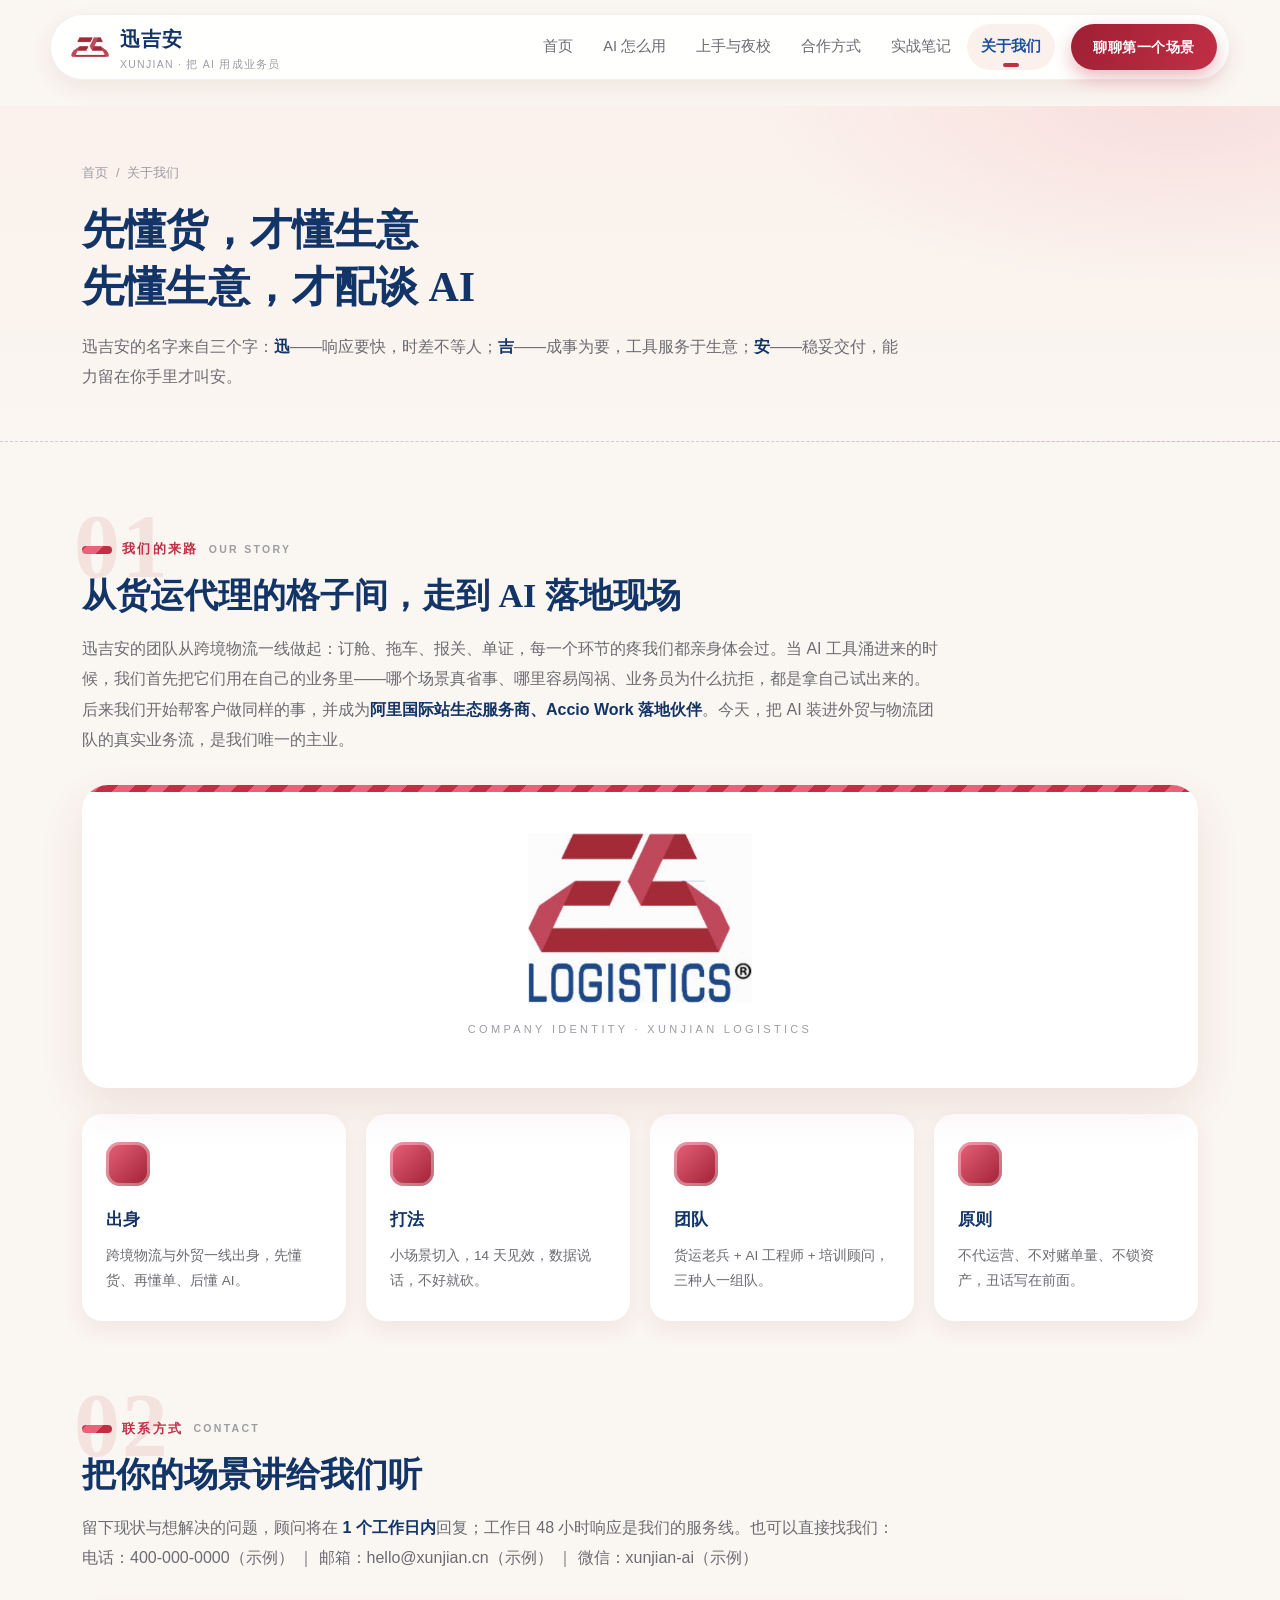
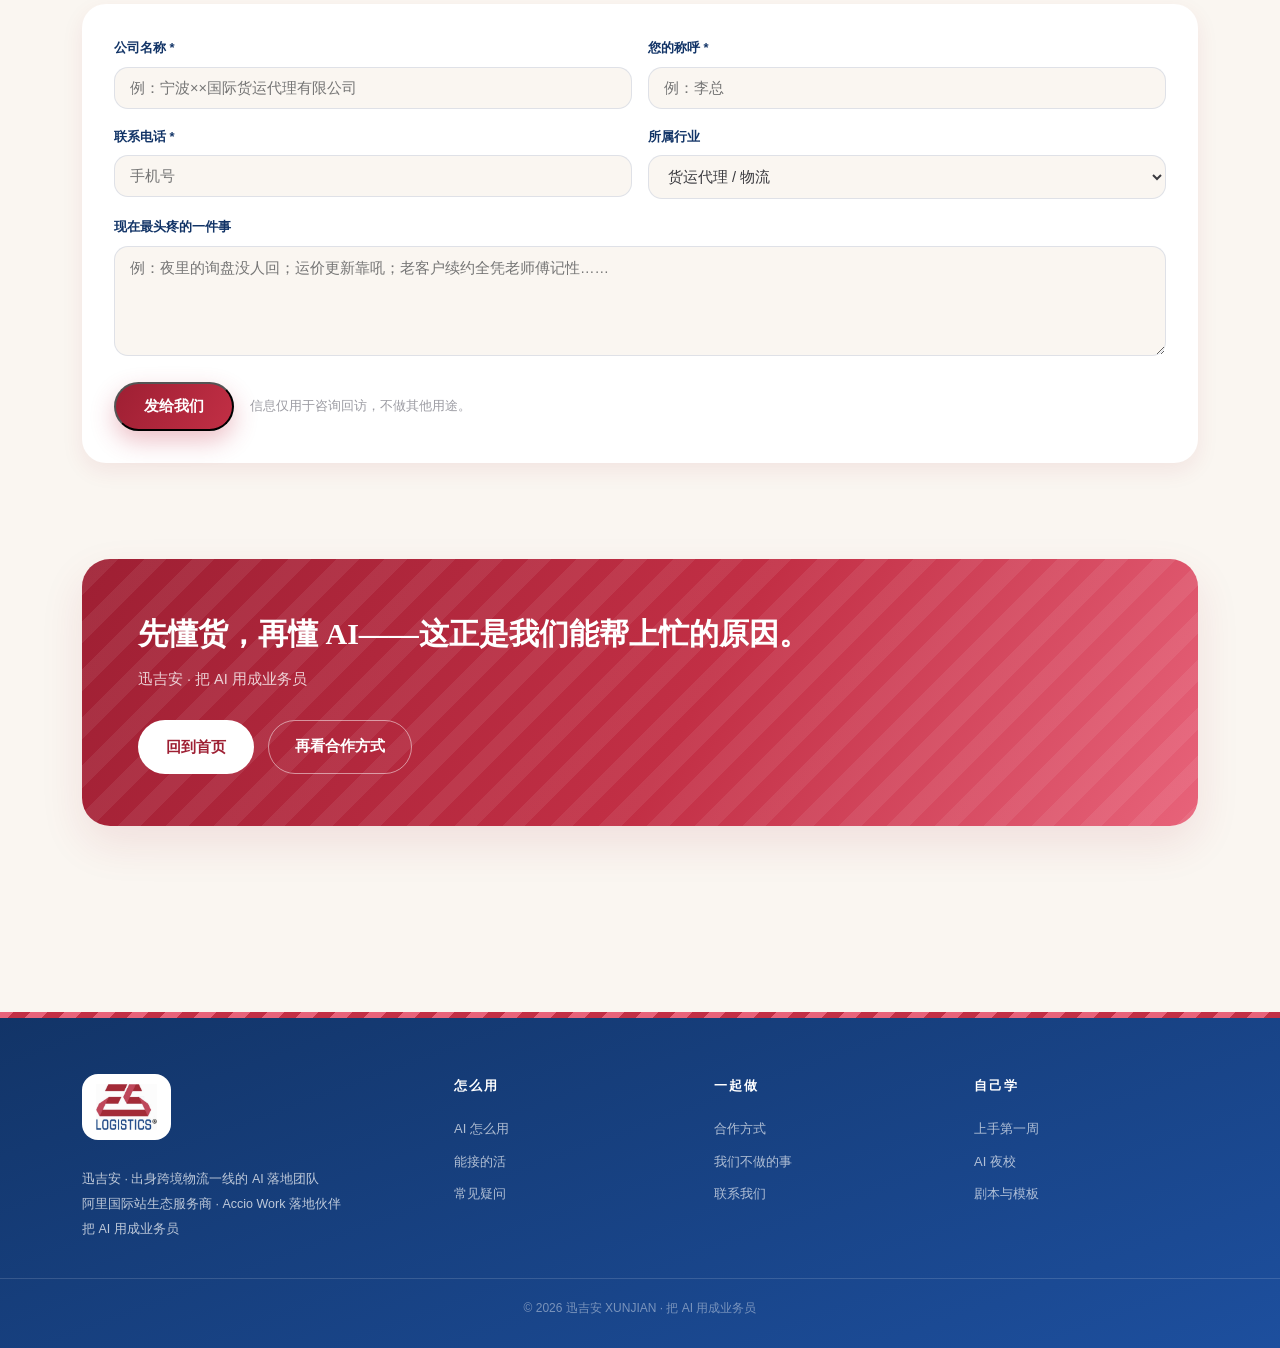
==== about/index.html @ 0acbde60 "xunjian website init" ====
<!DOCTYPE html>
<html lang="zh-CN">
<head>
<meta charset="UTF-8">
<meta name="viewport" content="width=device-width, initial-scale=1.0">
<title>关于我们 · 迅吉安 —— 物流出海 × AI 落地</title>
<meta name="description" content="迅吉安：出身跨境物流一线的 AI 落地团队。出身、打法、团队与原则，以及联系方式。">
<link rel="icon" href="../assets/mark.png">
<link rel="stylesheet" href="../assets/xja.css">
</head>
<body>
<header class="xj-top"><div class="xj-pill">
  <a class="xj-brand" href="../index.html"><img src="../assets/mark.png" alt="迅吉安"><span><span class="bn">迅吉安</span><span class="bs">XUNJIAN · 把 AI 用成业务员</span></span></a>
  <nav class="xj-nav">
    <a href="../index.html">首页</a>
    <a href="../product/index.html">AI 怎么用</a>
    <a href="../learn/index.html">上手与夜校</a>
    <a href="../service/index.html">合作方式</a>
    <a href="../insight/index.html">实战笔记</a>
    <a href="index.html" class="on">关于我们</a>
  </nav>
  <a class="xj-top-cta" href="#contact">聊聊第一个场景</a>
</div></header>

<div class="xj-page-hero"><div class="in">
  <div class="xj-crumb"><a href="../index.html">首页</a><span>/</span><span>关于我们</span></div>
  <h1>先懂货，才懂生意<br>先懂生意，才配谈 AI</h1>
  <p class="lede">迅吉安的名字来自三个字：<b>迅</b>——响应要快，时差不等人；<b>吉</b>——成事为要，工具服务于生意；<b>安</b>——稳妥交付，能力留在你手里才叫安。</p>
</div></div>

<div class="xj-main">

  <div class="xj-sec rv" data-num="01">
    <div class="xj-kick">我们的来路 <small>Our Story</small></div>
    <h2>从货运代理的格子间，走到 AI 落地现场</h2>
  </div>
  <p class="xj-p">迅吉安的团队从跨境物流一线做起：订舱、拖车、报关、单证，每一个环节的疼我们都亲身体会过。当 AI 工具涌进来的时候，我们首先把它们用在自己的业务里——哪个场景真省事、哪里容易闯祸、业务员为什么抗拒，都是拿自己试出来的。后来我们开始帮客户做同样的事，并成为<b>阿里国际站生态服务商、Accio Work 落地伙伴</b>。今天，把 AI 装进外贸与物流团队的真实业务流，是我们唯一的主业。</p>
  <div class="xj-showcase rv">
    <img src="../assets/logo.jpg" alt="迅吉安 XUNJIAN LOGISTICS 公司标志">
    <div class="cap">Company Identity · Xunjian Logistics</div>
  </div>
  <div class="xj-grid" style="margin-top:26px">
    <div class="xj-c rv"><div class="chip"></div><h4>出身</h4><p>跨境物流与外贸一线出身，先懂货、再懂单、后懂 AI。</p></div>
    <div class="xj-c rv"><div class="chip"></div><h4>打法</h4><p>小场景切入，14 天见效，数据说话，不好就砍。</p></div>
    <div class="xj-c rv"><div class="chip"></div><h4>团队</h4><p>货运老兵 + AI 工程师 + 培训顾问，三种人一组队。</p></div>
    <div class="xj-c rv"><div class="chip"></div><h4>原则</h4><p>不代运营、不对赌单量、不锁资产，丑话写在前面。</p></div>
  </div>

  <div class="xj-sec rv" data-num="02" id="contact">
    <div class="xj-kick">联系方式 <small>Contact</small></div>
    <h2>把你的场景讲给我们听</h2>
  </div>
  <p class="xj-p">留下现状与想解决的问题，顾问将在 <b>1 个工作日内</b>回复；工作日 48 小时响应是我们的服务线。也可以直接找我们：<br>
  <!-- TODO: 替换为真实联系方式 -->
  电话：400-000-0000（示例） ｜ 邮箱：hello@xunjian.cn（示例） ｜ 微信：xunjian-ai（示例）</p>
  <form class="xj-form rv" onsubmit="event.preventDefault();alert('演示站点：表单未接入后端。接入后可发送到企业邮箱或 CRM。');">
    <div><label for="f-company">公司名称 *</label><input id="f-company" required placeholder="例：宁波××国际货运代理有限公司"></div>
    <div><label for="f-name">您的称呼 *</label><input id="f-name" required placeholder="例：李总"></div>
    <div><label for="f-phone">联系电话 *</label><input id="f-phone" required type="tel" placeholder="手机号"></div>
    <div><label for="f-trade">所属行业</label><select id="f-trade"><option>货运代理 / 物流</option><option>外贸工厂</option><option>贸易公司</option><option>其他出海业务</option></select></div>
    <div class="full"><label for="f-need">现在最头疼的一件事</label><textarea id="f-need" placeholder="例：夜里的询盘没人回；运价更新靠吼；老客户续约全凭老师傅记性……"></textarea></div>
    <div class="send"><button class="xj-btn xj-btn-p" type="submit">发给我们</button><span class="tip">信息仅用于咨询回访，不做其他用途。</span></div>
  </form>

  <div class="xj-band rv"><div class="xj-band-in">
    <h3>先懂货，再懂 AI——这正是我们能帮上忙的原因。</h3>
    <p>迅吉安 · 把 AI 用成业务员</p>
    <div class="acts"><a class="xj-btn xj-btn-p" href="../index.html">回到首页</a><a class="xj-btn xj-btn-g" href="../service/index.html#ways">再看合作方式</a></div>
  </div></div>
</div>

<footer class="xj-footer"><div class="xj-footer-in">
  <div class="fb"><span class="chip"><img src="../assets/logo.jpg" alt="迅吉安"></span><p>迅吉安 · 出身跨境物流一线的 AI 落地团队<br>阿里国际站生态服务商 · Accio Work 落地伙伴<br>把 AI 用成业务员</p></div>
  <div><h6>怎么用</h6><a href="../product/index.html">AI 怎么用</a><a href="../product/index.html#jobs">能接的活</a><a href="../product/index.html#faq">常见疑问</a></div>
  <div><h6>一起做</h6><a href="../service/index.html">合作方式</a><a href="../service/index.html#rules">我们不做的事</a><a href="index.html#contact">联系我们</a></div>
  <div><h6>自己学</h6><a href="../learn/index.html">上手第一周</a><a href="../learn/index.html#night">AI 夜校</a><a href="../learn/index.html#lib">剧本与模板</a></div>
</div>
<div class="copy">© <span data-year>2026</span> 迅吉安 XUNJIAN · 把 AI 用成业务员</div>
</footer>
<script src="../assets/xja.js"></script>
</body>
</html>
---- assets/xja.css ----
/* ==========================================================================
   迅吉安 XUNJIAN · 官网视觉系统 v2 —— 「绛绸」暖调编辑风
   品牌：绛红绸带 × 宝蓝墨色 × 暖象牙纸底（源自公司 Logo 配色）
   与旧版/参考站彻底区分：胶囊悬浮导航 / 衬线大标题 / 斜纹绸带符号 /
   暖投影卡片 / 垂直时间线 / 编辑风索引列表
   ========================================================================== */

:root{
  --red:#C22F45; --red-d:#9E1F33; --red-l:#E8637A;
  --blue:#1D4F9E; --blue-d:#123467; --blue-l:#3E6FB8;
  --bg:#FAF6F1; --surface:#FFFFFF; --sand:#F2E9DF; --cream:#FBF1EC;
  --ink:#3A3A3F; --ink2:#6B6B72; --ink3:#9C9CA3;
  --line:rgba(29,79,158,.12); --dash:rgba(29,79,158,.22);
  --sh:0 18px 44px rgba(158,31,51,.10);
  --sh-s:0 8px 22px rgba(158,31,51,.08);
  --rib:repeating-linear-gradient(-45deg,var(--red) 0 12px,var(--red-l) 12px 24px);
  --f-serif:"Noto Serif SC","Songti SC","STSong","SimSun",serif;
  --f-cn:"PingFang SC","Noto Sans SC","Microsoft YaHei",sans-serif;
  --f-en:"Avenir Next","Helvetica Neue",Arial,sans-serif;
  --w:1180px; --top:106px;
}

*{box-sizing:border-box;margin:0;padding:0}
html{-webkit-text-size-adjust:100%;scroll-behavior:smooth;overflow-x:hidden}
body{
  font-family:var(--f-cn);color:var(--ink);background:var(--bg);
  font-size:16px;line-height:1.9;padding-top:var(--top);overflow-x:hidden;
}
img{display:block;max-width:100%}
a{color:var(--red);text-decoration:none;transition:.18s}
a:hover{color:var(--red-d)}
::selection{background:rgba(194,47,69,.22)}

/* 滚动浮现 */
.rv{opacity:0;transform:translateY(16px);transition:opacity .55s ease,transform .55s ease}
.rv.in{opacity:1;transform:none}
@media (prefers-reduced-motion:reduce){.rv{opacity:1;transform:none;transition:none}}

/* ============================ 胶囊悬浮导航 ============================ */
.xj-top{position:fixed;top:14px;left:0;right:0;z-index:900;padding:0 18px}
.xj-pill{
  max-width:var(--w);margin:0 auto;height:66px;padding:0 12px 0 20px;
  display:flex;align-items:center;gap:16px;
  background:rgba(255,255,255,.92);backdrop-filter:blur(14px);
  border:1px solid rgba(29,79,158,.08);border-radius:999px;
  box-shadow:var(--sh-s);
}
.xj-brand{display:flex;align-items:center;gap:11px;flex:0 0 auto}
.xj-brand img{height:38px;width:auto;border-radius:9px}
.xj-brand .bn{font-family:var(--f-serif);font-weight:700;font-size:20px;color:var(--blue-d);letter-spacing:.06em;white-space:nowrap}
.xj-brand .bs{font-size:10.5px;letter-spacing:.12em;color:var(--ink3);white-space:nowrap;display:block;margin-top:-3px}
.xj-nav{margin-left:auto;display:flex;align-items:center;gap:2px;overflow-x:auto;scrollbar-width:none}
.xj-nav::-webkit-scrollbar{display:none}
.xj-nav a{
  font-size:14.5px;font-weight:500;color:var(--ink2);padding:9px 14px;
  border-radius:999px;white-space:nowrap;position:relative;
}
.xj-nav a:hover{color:var(--blue);background:var(--cream)}
.xj-nav a.on{color:var(--blue);font-weight:700;background:var(--cream)}
.xj-nav a.on::after{
  content:'';position:absolute;left:50%;transform:translateX(-50%);bottom:3px;
  width:16px;height:4px;border-radius:2px;background:var(--red);
}
.xj-top-cta{
  flex:0 0 auto;padding:10px 22px;border-radius:999px;
  background:linear-gradient(120deg,var(--red-d),var(--red));color:#fff;
  font-size:14px;font-weight:600;letter-spacing:.04em;box-shadow:0 8px 18px rgba(194,47,69,.32);
}
.xj-top-cta:hover{color:#fff;transform:translateY(-1px);box-shadow:0 12px 24px rgba(194,47,69,.4)}
@media (max-width:1020px){.xj-brand .bs{display:none}}
@media (max-width:900px){
  .xj-pill{height:auto;flex-wrap:wrap;border-radius:26px;padding:12px 14px;row-gap:4px}
  .xj-nav{order:3;width:100%}
  body{padding-top:132px}
  :root{--top:132px}
}

/* ============================ 首页 Hero（分栏） ============================ */
.xj-hero{background:
  radial-gradient(720px 320px at 88% 8%,rgba(232,99,122,.14),transparent 70%),
  radial-gradient(560px 300px at 4% 90%,rgba(29,79,158,.08),transparent 70%),
  var(--bg);
}
.xj-hero-in{
  max-width:var(--w);margin:0 auto;padding:72px var(--pad,32px) 64px;
  display:grid;grid-template-columns:1.15fr .85fr;gap:52px;align-items:center;
}
.xj-hero h1{
  font-family:var(--f-serif);font-weight:900;color:var(--blue-d);
  font-size:clamp(32px,4.4vw,50px);line-height:1.34;letter-spacing:.01em;
}
.mk{font-style:normal;color:var(--red);
  background:linear-gradient(transparent 64%,rgba(232,99,122,.35) 0)}
.xj-hero-p{margin-top:22px;font-size:16.5px;color:var(--ink2);max-width:560px}
.xj-hero-p b{color:var(--blue-d)}
.xj-hero-cta{display:flex;gap:14px;flex-wrap:wrap;margin-top:30px}
.xj-btn{display:inline-block;padding:13px 28px;border-radius:999px;font-size:15px;font-weight:600;transition:.18s}
.xj-btn-p{background:linear-gradient(120deg,var(--red-d),var(--red));color:#fff;box-shadow:0 10px 24px rgba(194,47,69,.3)}
.xj-btn-p:hover{color:#fff;transform:translateY(-2px);box-shadow:0 14px 30px rgba(194,47,69,.38)}
.xj-btn-g{border:1.5px solid var(--dash);color:var(--blue);padding:11.5px 26px}
.xj-btn-g:hover{border-color:var(--red);color:var(--red)}

/* Hero 右侧 Logo 展示 */
.xj-visual{position:relative;display:flex;justify-content:center}
.xj-visual::before{
  content:'';position:absolute;inset:8% -6% auto auto;width:62%;height:56%;
  background:var(--rib);opacity:.16;border-radius:28px;transform:rotate(8deg);
}
.xj-visual::after{
  content:'';position:absolute;left:-8%;bottom:2%;width:46%;height:34%;
  border:2px dashed rgba(29,79,158,.25);border-radius:24px;transform:rotate(-7deg);
}
.xj-logo-card{
  position:relative;z-index:1;background:var(--surface);border-radius:26px;
  box-shadow:var(--sh);padding:44px 40px;display:flex;flex-direction:column;align-items:center;gap:18px;
}
.xj-logo-card img{height:150px;width:auto}
.xj-logo-card .cap{font-family:var(--f-en);font-size:11.5px;letter-spacing:.3em;color:var(--ink3);text-transform:uppercase}
.xj-float{
  position:absolute;z-index:2;background:var(--surface);border-radius:999px;
  box-shadow:var(--sh-s);padding:9px 18px;font-size:13px;font-weight:600;color:var(--blue-d);
}
.xj-float i{font-style:normal;color:var(--red);font-family:var(--f-en);font-weight:700;margin-right:6px}
.xj-float.f1{top:6%;left:-4%}
.xj-float.f2{bottom:10%;right:-4%}
@media (max-width:980px){
  .xj-hero-in{grid-template-columns:1fr;gap:40px;padding-top:48px}
  .xj-float.f1{left:2%}.xj-float.f2{right:2%}
}

/* ============================ 数据横带（宝蓝） ============================ */
.xj-stats{background:linear-gradient(120deg,var(--blue-d),var(--blue));position:relative}
.xj-stats::before,.xj-stats::after{content:'';display:block;height:6px;background:var(--rib)}
.xj-stats-in{max-width:var(--w);margin:0 auto;padding:34px var(--pad,32px);display:grid;grid-template-columns:repeat(4,1fr);gap:22px}
.xj-stats .n{font-family:var(--f-en);font-weight:700;font-size:clamp(30px,3.2vw,40px);color:#fff;line-height:1.15;font-variant-numeric:tabular-nums}
.xj-stats .n i{font-style:normal;font-size:.5em;color:var(--red-l);margin-left:3px;font-weight:700}
.xj-stats .l{font-size:13px;color:rgba(255,255,255,.66);margin-top:4px;letter-spacing:.06em}
@media (max-width:860px){.xj-stats-in{grid-template-columns:repeat(2,1fr)}}

/* ============================ 主体 / 区块标题 ============================ */
.xj-main{max-width:var(--w);margin:0 auto;padding:0 var(--pad,32px) 90px}
.xj-sec{margin-top:92px;position:relative}
.xj-sec::before{
  content:attr(data-num);position:absolute;top:-34px;left:-8px;z-index:0;
  font-family:var(--f-serif);font-weight:900;font-size:92px;line-height:1;
  color:rgba(194,47,69,.10);letter-spacing:.02em;pointer-events:none;
}
.xj-kick{
  display:inline-flex;align-items:center;gap:10px;position:relative;z-index:1;
  font-size:13px;font-weight:600;color:var(--red);letter-spacing:.18em;
}
.xj-kick::before{content:'';width:30px;height:8px;border-radius:4px;background:var(--rib)}
.xj-kick small{font-family:var(--f-en);font-weight:600;font-size:10.5px;letter-spacing:.22em;color:var(--ink3);text-transform:uppercase}
.xj-sec h2{
  font-family:var(--f-serif);font-weight:900;color:var(--blue-d);
  font-size:clamp(25px,3vw,34px);line-height:1.4;margin-top:8px;position:relative;z-index:1;
}
.xj-sec h2 small{font-family:var(--f-cn);font-size:.52em;font-weight:500;color:var(--ink3);margin-left:12px;letter-spacing:.04em}
.xj-p{color:var(--ink2);margin-top:14px;max-width:860px}
.xj-p b{color:var(--blue-d)}

.xj-crumb{display:flex;gap:8px;align-items:center;font-size:12.5px;color:var(--ink3);flex-wrap:wrap}
.xj-crumb a{color:var(--ink3)}.xj-crumb a:hover{color:var(--red)}

/* 子页 Hero（暖沙横幅） */
.xj-page-hero{
  background:
    radial-gradient(600px 260px at 92% 0%,rgba(232,99,122,.13),transparent 70%),
    linear-gradient(180deg,var(--cream),var(--bg));
  border-bottom:1px dashed var(--dash);
}
.xj-page-hero .in{max-width:var(--w);margin:0 auto;padding:56px var(--pad,32px) 48px}
.xj-page-hero h1{
  font-family:var(--f-serif);font-weight:900;color:var(--blue-d);
  font-size:clamp(28px,3.8vw,42px);line-height:1.36;margin-top:16px;
}
.xj-page-hero .lede{margin-top:16px;color:var(--ink2);max-width:820px;font-size:16px}
.xj-page-hero .lede b{color:var(--blue-d)}
.xj-page-hero .xj-hero-cta{margin-top:26px}

/* ============================ 摘要卡（TLDR） ============================ */
.xj-tldr{
  margin-top:26px;background:var(--surface);border-radius:20px;box-shadow:var(--sh-s);
  padding:22px 28px 22px 24px;font-size:14.5px;color:var(--ink2);position:relative;overflow:hidden;
}
.xj-tldr::before{content:'';position:absolute;left:0;top:0;bottom:0;width:6px;background:var(--rib)}
.xj-tldr b{color:var(--blue-d)}

/* ============================ 身份分流卡（红绸折角） ============================ */
.xj-split{display:grid;grid-template-columns:repeat(3,1fr);gap:20px;margin-top:38px}
.xj-s{
  display:block;background:var(--surface);border-radius:22px;box-shadow:var(--sh-s);
  padding:34px 28px 26px;position:relative;overflow:hidden;transition:.22s;color:inherit;
}
.xj-s::before{content:'';position:absolute;top:0;left:0;right:0;height:7px;background:var(--rib)}
.xj-s:hover{transform:translateY(-5px);box-shadow:var(--sh);color:inherit}
.xj-s .xj-i{font-family:var(--f-serif);font-weight:900;font-size:40px;line-height:1;color:var(--red);opacity:.9}
.xj-s h4{font-family:var(--f-serif);font-size:20px;color:var(--blue-d);margin-top:14px;font-weight:900}
.xj-s p{font-size:14px;color:var(--ink2);margin-top:10px;line-height:1.85}
.xj-s .xj-go{margin-top:18px;font-size:13.5px;font-weight:700;color:var(--red);letter-spacing:.06em}
.xj-s:hover .xj-go{letter-spacing:.12em}
@media (max-width:900px){.xj-split{grid-template-columns:1fr}}

/* ============================ 通用卡片 ============================ */
.xj-grid{display:grid;grid-template-columns:repeat(4,1fr);gap:20px;margin-top:38px}
.xj-grid.g3{grid-template-columns:repeat(3,1fr)}
.xj-c{background:var(--surface);border-radius:20px;box-shadow:var(--sh-s);padding:28px 24px;transition:.22s}
.xj-c:hover{transform:translateY(-4px);box-shadow:var(--sh)}
.xj-c .chip{
  width:44px;height:44px;border-radius:14px;margin-bottom:18px;
  background:linear-gradient(135deg,var(--red-l),var(--red-d));
  box-shadow:inset 0 0 0 3px rgba(255,255,255,.35);
}
.xj-c h4{font-family:var(--f-serif);font-size:17px;color:var(--blue-d);font-weight:900}
.xj-c p{font-size:13.5px;color:var(--ink2);margin-top:8px;line-height:1.8}
.xj-c .tag{
  display:inline-block;margin-top:14px;font-size:11.5px;font-weight:600;color:var(--red);
  background:var(--cream);border-radius:999px;padding:3px 12px;letter-spacing:.05em;
}
@media (max-width:1000px){.xj-grid{grid-template-columns:repeat(2,1fr)}.xj-grid.g3{grid-template-columns:repeat(2,1fr)}}
@media (max-width:620px){.xj-grid,.xj-grid.g3{grid-template-columns:1fr}}

/* ============================ 垂直时间线 ============================ */
.xj-tl{margin-top:38px;position:relative;padding-left:40px}
.xj-tl::before{
  content:'';position:absolute;left:11px;top:8px;bottom:8px;width:3px;border-radius:2px;
  background:linear-gradient(180deg,var(--red-l),var(--red),var(--blue));
}
.xj-tl .ti{position:relative;padding:0 0 30px}
.xj-tl .ti:last-child{padding-bottom:0}
.xj-tl .ti::before{
  content:'';position:absolute;left:-36px;top:7px;width:15px;height:15px;border-radius:50%;
  background:var(--red);box-shadow:0 0 0 4px var(--bg),0 0 0 6px rgba(194,47,69,.25);
}
.xj-tl .k{font-family:var(--f-en);font-weight:700;font-size:12px;color:var(--red);letter-spacing:.16em}
.xj-tl h5{font-family:var(--f-serif);font-size:18px;color:var(--blue-d);font-weight:900;margin-top:2px}
.xj-tl .ti p{font-size:14px;color:var(--ink2);margin-top:4px;max-width:760px}
.xj-tl .ti p b{color:var(--blue-d)}

/* ============================ 表格 ============================ */
.xj-tablewrap{
  overflow-x:auto;margin-top:38px;background:var(--surface);
  border-radius:20px;box-shadow:var(--sh-s);
}
table.xj-tb{width:100%;border-collapse:collapse;font-size:14px;min-width:660px}
.xj-tb th{
  background:var(--sand);color:var(--blue-d);font-weight:700;text-align:left;
  padding:15px 20px;white-space:nowrap;font-size:13.5px;letter-spacing:.04em;
}
.xj-tb th.hl{position:relative;color:var(--red-d)}
.xj-tb th.hl::after{
  content:'主推';position:absolute;top:8px;right:-1px;font-size:10px;font-weight:700;
  background:var(--red);color:#fff;padding:2px 9px;border-radius:999px 0 0 999px;
}
.xj-tb td{padding:14px 20px;border-top:1px dashed var(--dash);color:var(--ink2);vertical-align:top}
.xj-tb tr:hover td{background:var(--cream)}
.xj-tb td:first-child{color:var(--ink);font-weight:600;white-space:nowrap}
.xj-tb .price{font-family:var(--f-en);font-weight:700;color:var(--red);font-size:16px;white-space:nowrap}

/* ============================ 编辑风索引列表（模块/文章） ============================ */
.xj-idx{margin-top:38px;border-top:2px solid var(--blue-d)}
.xj-idx .row{
  display:grid;grid-template-columns:92px 1fr auto;gap:22px;align-items:center;
  padding:24px 8px;border-bottom:1px dashed var(--dash);transition:.2s;color:inherit;
}
.xj-idx .row:hover{background:var(--surface)}
.xj-idx .no{
  font-family:var(--f-serif);font-weight:900;font-size:38px;line-height:1;
  color:rgba(194,47,69,.35);transition:.2s;
}
.xj-idx .row:hover .no{color:var(--red)}
.xj-idx h5{font-family:var(--f-serif);font-size:18px;color:var(--blue-d);font-weight:900}
.xj-idx h5 a{color:inherit}
.xj-idx h5 a:hover{color:var(--red)}
.xj-idx .row p{font-size:13.5px;color:var(--ink2);margin-top:4px}
.xj-idx .meta{display:flex;flex-direction:column;gap:6px;align-items:flex-end}
.xj-idx .meta span{
  font-size:11.5px;color:var(--blue);background:var(--cream);
  border-radius:999px;padding:3px 12px;white-space:nowrap;
}
.xj-idx .meta .en{font-family:var(--f-en);letter-spacing:.14em;color:var(--ink3);background:none;padding:0}
@media (max-width:700px){
  .xj-idx .row{grid-template-columns:64px 1fr}
  .xj-idx .no{font-size:28px}
  .xj-idx .meta{display:none}
}

/* ============================ FAQ ============================ */
.xj-faq{margin-top:34px;display:grid;gap:14px}
.xj-faq details{background:var(--surface);border-radius:18px;box-shadow:var(--sh-s);overflow:hidden}
.xj-faq summary{
  cursor:pointer;list-style:none;padding:19px 56px 19px 26px;font-weight:700;
  color:var(--blue-d);font-size:15.5px;position:relative;
}
.xj-faq summary::-webkit-details-marker{display:none}
.xj-faq summary::after{
  content:'+';position:absolute;right:22px;top:50%;transform:translateY(-50%);
  font-family:var(--f-en);font-size:22px;color:var(--red);font-weight:400;
}
.xj-faq details[open] summary::after{content:'–'}
.xj-faq details p{padding:0 26px 22px;font-size:14px;color:var(--ink2)}

/* ============================ 红绸 CTA 横幅 ============================ */
.xj-band{
  margin-top:96px;position:relative;color:#fff;overflow:hidden;
  background:linear-gradient(120deg,var(--red-d) 0%,var(--red) 55%,var(--red-l) 100%);
  border-radius:28px;box-shadow:var(--sh);
}
.xj-band::before{
  content:'';position:absolute;inset:0;
  background:repeating-linear-gradient(-45deg,rgba(255,255,255,.07) 0 16px,transparent 16px 34px);
}
.xj-band-in{position:relative;z-index:1;padding:52px 56px}
.xj-band h3{font-family:var(--f-serif);font-weight:900;font-size:clamp(21px,2.6vw,30px);line-height:1.5}
.xj-band p{color:rgba(255,255,255,.78);font-size:14.5px;margin-top:10px}
.xj-band .acts{display:flex;gap:14px;margin-top:26px;flex-wrap:wrap}
.xj-band .xj-btn-p{background:#fff;color:var(--red-d);box-shadow:none}
.xj-band .xj-btn-p:hover{background:var(--cream)}
.xj-band .xj-btn-g{border-color:rgba(255,255,255,.5);color:#fff}
.xj-band .xj-btn-g:hover{border-color:#fff;color:#fff}
@media (max-width:700px){.xj-band-in{padding:38px 28px}}

/* ============================ 页脚（宝蓝） ============================ */
.xj-footer{background:linear-gradient(160deg,var(--blue-d),var(--blue));color:rgba(255,255,255,.72);margin-top:96px}
.xj-footer::before{content:'';display:block;height:6px;background:var(--rib)}
.xj-footer-in{
  max-width:var(--w);margin:0 auto;padding:56px var(--pad,32px) 36px;
  display:grid;grid-template-columns:1.5fr 1fr 1fr 1fr;gap:36px;
}
.xj-footer h6{color:#fff;font-size:13px;letter-spacing:.14em;margin-bottom:14px;font-weight:700}
.xj-footer a{display:block;color:rgba(255,255,255,.66);font-size:13px;padding:4px 0}
.xj-footer a:hover{color:#fff}
.xj-footer .fb .chip{background:#fff;border-radius:16px;padding:10px 14px;display:inline-block;margin-bottom:16px}
.xj-footer .fb .chip img{height:46px;width:auto}
.xj-footer .fb p{font-size:12.5px;line-height:2}
.xj-footer .copy{border-top:1px solid rgba(255,255,255,.14);padding:18px 0 28px;text-align:center;font-size:12px;color:rgba(255,255,255,.42)}
@media (max-width:900px){.xj-footer-in{grid-template-columns:1fr 1fr}}
@media (max-width:560px){.xj-footer-in{grid-template-columns:1fr}}

/* ============================ 联系表单 ============================ */
.xj-form{display:grid;grid-template-columns:1fr 1fr;gap:16px;margin-top:30px;background:var(--surface);border-radius:24px;box-shadow:var(--sh-s);padding:32px}
.xj-form .full{grid-column:1/-1}
.xj-form label{font-size:13px;font-weight:700;color:var(--blue-d);display:block;margin-bottom:6px}
.xj-form input,.xj-form select,.xj-form textarea{
  width:100%;border:1.5px solid var(--line);border-radius:14px;background:var(--bg);
  padding:12px 15px;font-size:14.5px;font-family:inherit;color:var(--ink);outline:none;transition:.15s;
}
.xj-form input:focus,.xj-form select:focus,.xj-form textarea:focus{
  border-color:var(--red);box-shadow:0 0 0 3px rgba(194,47,69,.14);background:#fff;
}
.xj-form textarea{min-height:110px;resize:vertical}
.xj-form .send{grid-column:1/-1;display:flex;align-items:center;gap:16px;flex-wrap:wrap}
.xj-form .tip{font-size:12.5px;color:var(--ink3)}
@media (max-width:620px){.xj-form{grid-template-columns:1fr;padding:22px}}

/* ============================ 方案卡 ============================ */
.xj-plans{display:grid;grid-template-columns:repeat(3,1fr);gap:22px;margin-top:44px}
.xj-plan{position:relative;background:var(--surface);border-radius:24px;box-shadow:var(--sh-s);padding:34px 28px 28px;display:flex;flex-direction:column;transition:.22s}
.xj-plan:hover{transform:translateY(-5px);box-shadow:var(--sh)}
.xj-plan.hot{background:linear-gradient(165deg,#fff 30%,var(--cream));box-shadow:var(--sh)}
.xj-plan.hot::before{content:'';position:absolute;top:0;left:0;right:0;height:7px;border-radius:24px 24px 0 0;background:var(--rib)}
.xj-plan .badge{
  position:absolute;top:-13px;left:50%;transform:translateX(-50%);
  background:var(--red);color:#fff;font-size:11.5px;font-weight:700;
  padding:4px 16px;border-radius:999px;letter-spacing:.08em;box-shadow:0 6px 14px rgba(194,47,69,.35);
}
.xj-plan h4{font-family:var(--f-serif);font-weight:900;font-size:20px;color:var(--blue-d)}
.xj-plan .for{font-size:12.5px;color:var(--ink3);margin-top:2px}
.xj-plan .pv{font-family:var(--f-en);font-weight:700;font-size:30px;color:var(--red);margin:16px 0 0;line-height:1.1}
.xj-plan .pv small{font-size:13px;color:var(--ink3);font-weight:500;font-family:var(--f-cn);margin-left:4px}
.xj-plan ul{list-style:none;margin-top:16px;display:grid;gap:9px}
.xj-plan li{font-size:13.5px;color:var(--ink2);padding-left:21px;position:relative;line-height:1.75}
.xj-plan li::before{content:'';position:absolute;left:0;top:.6em;width:9px;height:9px;border-radius:3px;background:var(--rib)}
.xj-plan .cta{margin-top:auto;padding-top:22px}
.xj-plan .cta .xj-btn{display:block;text-align:center}
@media (max-width:920px){.xj-plans{grid-template-columns:1fr}}

/* 关于页 Logo 展示 */
.xj-showcase{
  margin-top:30px;background:var(--surface);border-radius:26px;box-shadow:var(--sh);
  padding:48px;display:flex;flex-direction:column;align-items:center;gap:16px;position:relative;overflow:hidden;
}
.xj-showcase::before{content:'';position:absolute;top:0;left:0;right:0;height:7px;background:var(--rib)}
.xj-showcase img{height:170px;width:auto}
.xj-showcase .cap{font-family:var(--f-en);font-size:11px;letter-spacing:.3em;color:var(--ink3);text-transform:uppercase}
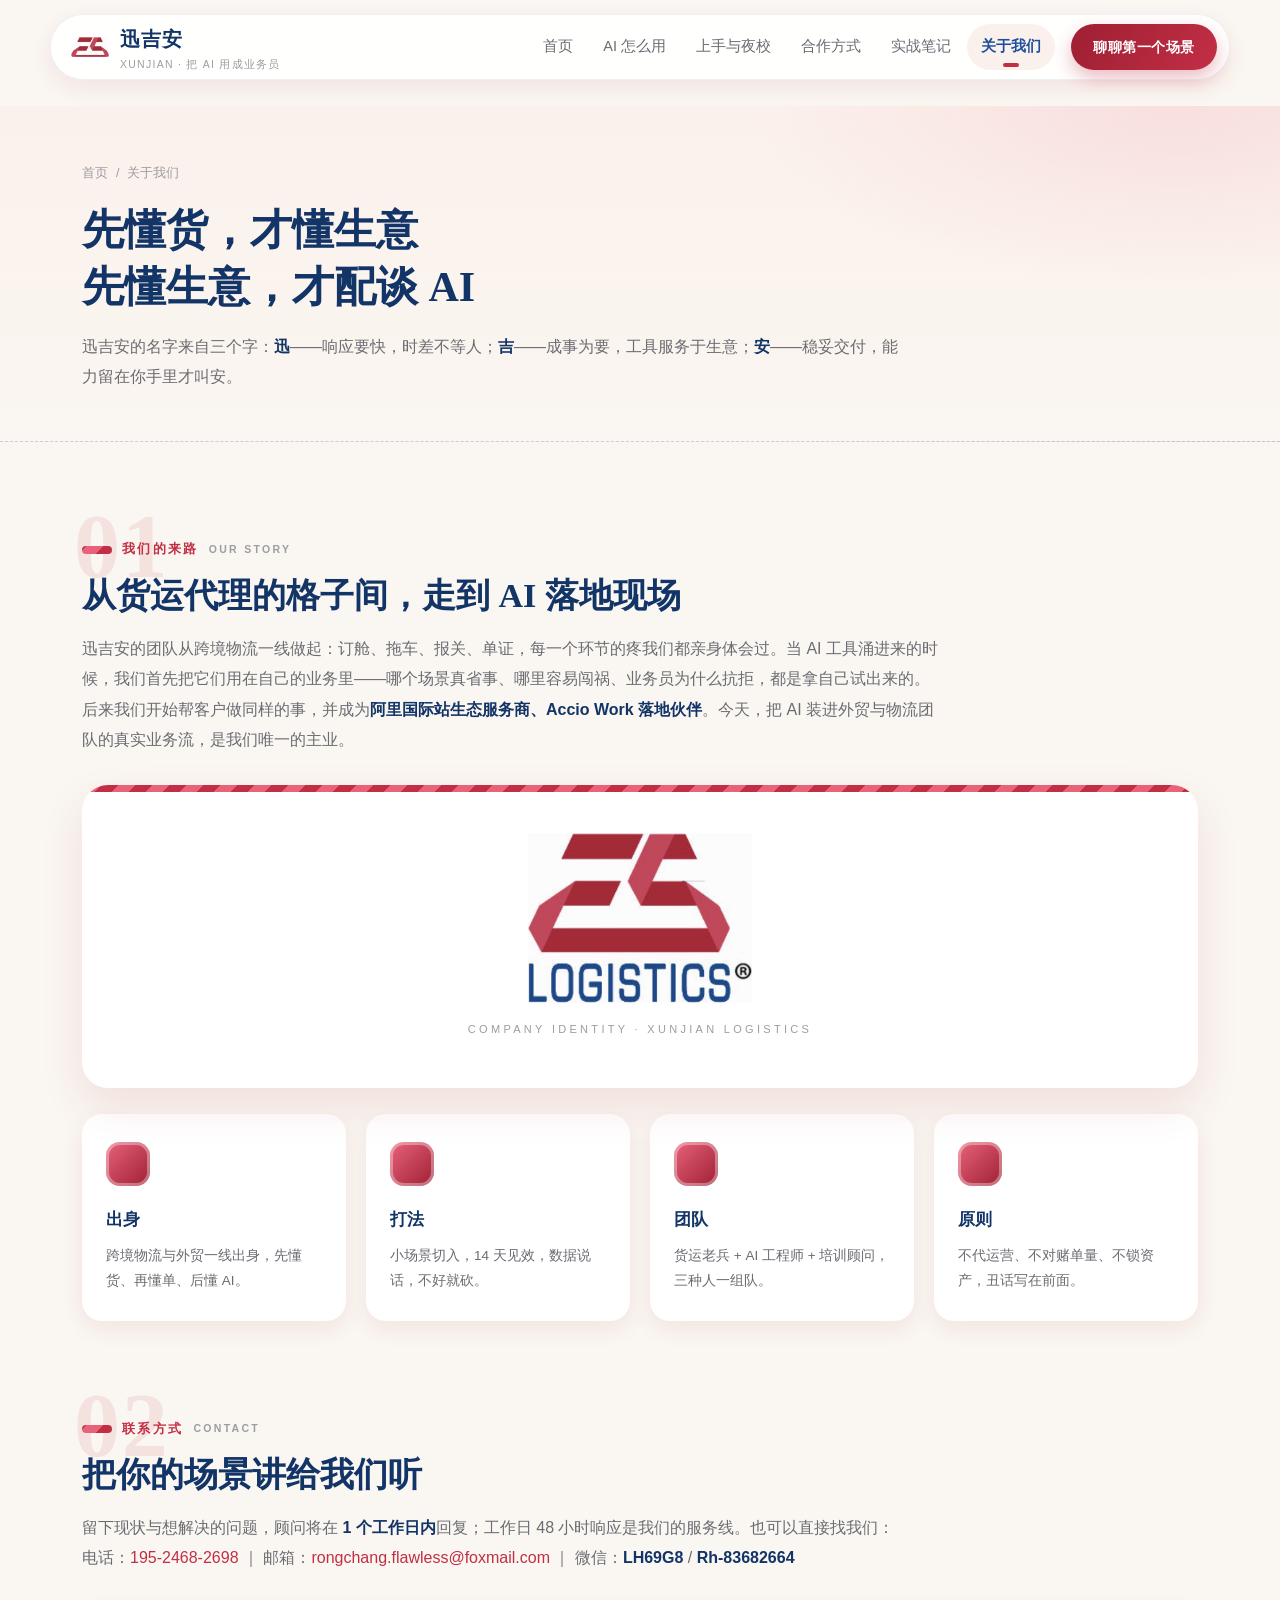
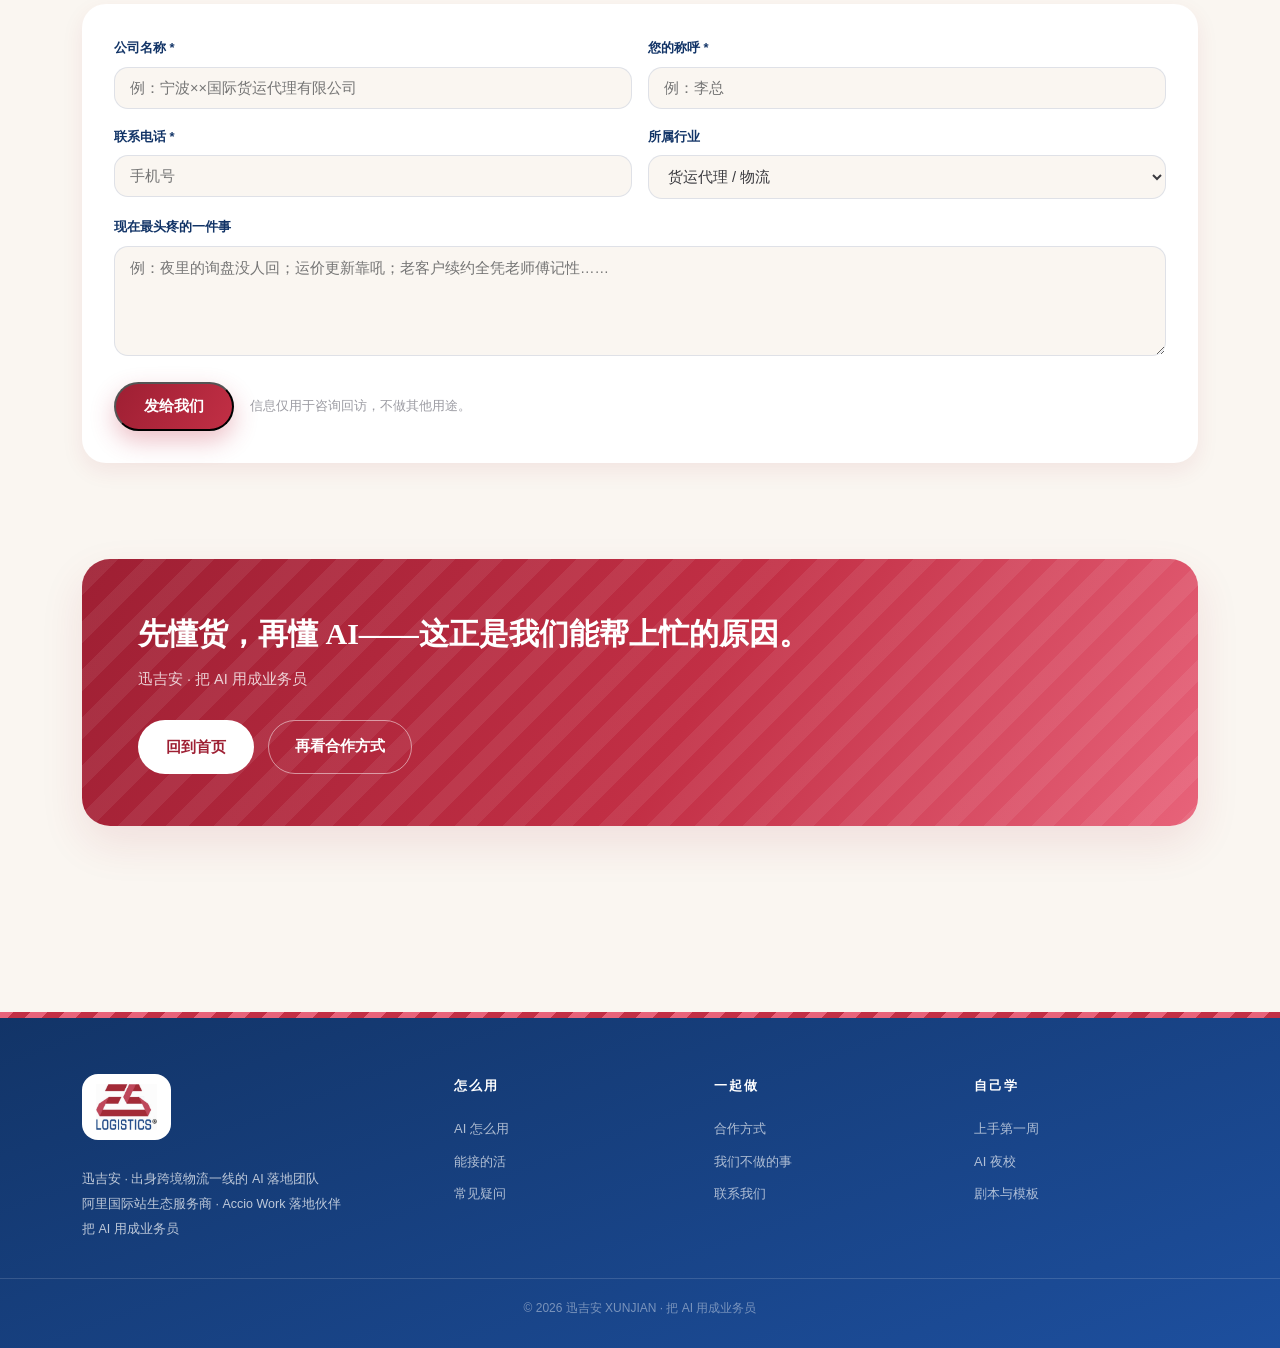
==== commit 61ee89a2: "更新真实联系方式" ====
--- a/about/index.html
+++ b/about/index.html
@@ -51,8 +51,7 @@
     <h2>把你的场景讲给我们听</h2>
   </div>
   <p class="xj-p">留下现状与想解决的问题，顾问将在 <b>1 个工作日内</b>回复；工作日 48 小时响应是我们的服务线。也可以直接找我们：<br>
-  <!-- TODO: 替换为真实联系方式 -->
-  电话：400-000-0000（示例） ｜ 邮箱：hello@xunjian.cn（示例） ｜ 微信：xunjian-ai（示例）</p>
+  电话：<a href="tel:19524682698">195-2468-2698</a> ｜ 邮箱：<a href="mailto:rongchang.flawless@foxmail.com">rongchang.flawless@foxmail.com</a> ｜ 微信：<b>LH69G8</b> / <b>Rh-83682664</b></p>
   <form class="xj-form rv" onsubmit="event.preventDefault();alert('演示站点：表单未接入后端。接入后可发送到企业邮箱或 CRM。');">
     <div><label for="f-company">公司名称 *</label><input id="f-company" required placeholder="例：宁波××国际货运代理有限公司"></div>
     <div><label for="f-name">您的称呼 *</label><input id="f-name" required placeholder="例：李总"></div>
--- a/assets/xja.css
+++ b/assets/xja.css
@@ -383,3 +383,39 @@
 .xj-showcase::before{content:'';position:absolute;top:0;left:0;right:0;height:7px;background:var(--rib)}
 .xj-showcase img{height:170px;width:auto}
 .xj-showcase .cap{font-family:var(--f-en);font-size:11px;letter-spacing:.3em;color:var(--ink3);text-transform:uppercase}
+
+/* ---- 功能演示库 ---- */
+.xj-vtabs{display:flex;gap:10px;flex-wrap:wrap;margin-top:30px}
+.xj-vtabs button{
+  font-family:var(--f-cn);font-size:13.5px;font-weight:600;color:var(--ink2);
+  background:var(--surface);border:1.5px solid var(--line);border-radius:999px;
+  padding:8px 18px;cursor:pointer;transition:.18s;
+}
+.xj-vtabs button:hover{border-color:var(--red);color:var(--red)}
+.xj-vtabs button.on{background:var(--blue-d);border-color:var(--blue-d);color:#fff}
+.xj-vids{display:grid;grid-template-columns:repeat(auto-fill,minmax(235px,1fr));gap:16px;margin-top:24px}
+.xj-vid{
+  background:var(--surface);border-radius:14px;padding:18px 18px 16px;text-align:left;cursor:pointer;
+  border:1.5px solid transparent;box-shadow:var(--sh-s);position:relative;overflow:hidden;
+  transition:transform .18s,box-shadow .18s,border-color .18s;
+  font-family:var(--f-cn);
+}
+.xj-vid:hover{transform:translateY(-3px);box-shadow:var(--sh);border-color:var(--red)}
+.xj-vid .vn{font-family:var(--f-serif);font-weight:900;font-size:22px;color:var(--ink3)}
+.xj-vid:hover .vn{color:var(--red)}
+.xj-vid h5{font-size:14.5px;color:var(--blue-d);margin-top:6px;line-height:1.5}
+.xj-vid p{font-size:12.5px;color:var(--ink2);margin-top:5px;line-height:1.7;display:-webkit-box;-webkit-line-clamp:2;-webkit-box-orient:vertical;overflow:hidden}
+.xj-vid .ft{display:flex;justify-content:space-between;align-items:center;margin-top:12px}
+.xj-vid .play{font-size:11.5px;font-weight:700;color:var(--red);letter-spacing:.06em}
+.xj-vid .src{font-family:var(--f-en);font-size:10px;letter-spacing:.14em;color:var(--ink3);border:1px solid var(--line);border-radius:999px;padding:2px 9px;text-transform:uppercase}
+.xj-vempty{grid-column:1/-1;text-align:center;color:var(--ink3);font-size:14px;padding:40px 0}
+.xj-vmodal{position:fixed;inset:0;z-index:200;display:none;align-items:center;justify-content:center;padding:24px;background:rgba(18,25,45,.72);backdrop-filter:blur(6px)}
+.xj-vmodal.on{display:flex}
+.xj-vbox{background:var(--surface);border-radius:18px;width:min(920px,100%);overflow:hidden;box-shadow:var(--sh)}
+.xj-vbox .bar{display:flex;justify-content:space-between;align-items:center;gap:16px;padding:14px 20px;border-bottom:1px dashed var(--dash)}
+.xj-vbox .bar h5{font-family:var(--f-serif);font-size:16px;color:var(--blue-d)}
+.xj-vbox .bar button{background:none;border:none;font-size:22px;color:var(--ink3);cursor:pointer;line-height:1;font-family:inherit}
+.xj-vbox .bar button:hover{color:var(--red)}
+.xj-vbox video{display:block;width:100%;aspect-ratio:16/9;background:#000}
+@media (max-width:620px){.xj-vids{grid-template-columns:1fr 1fr}}
+@media (max-width:460px){.xj-vids{grid-template-columns:1fr}}
